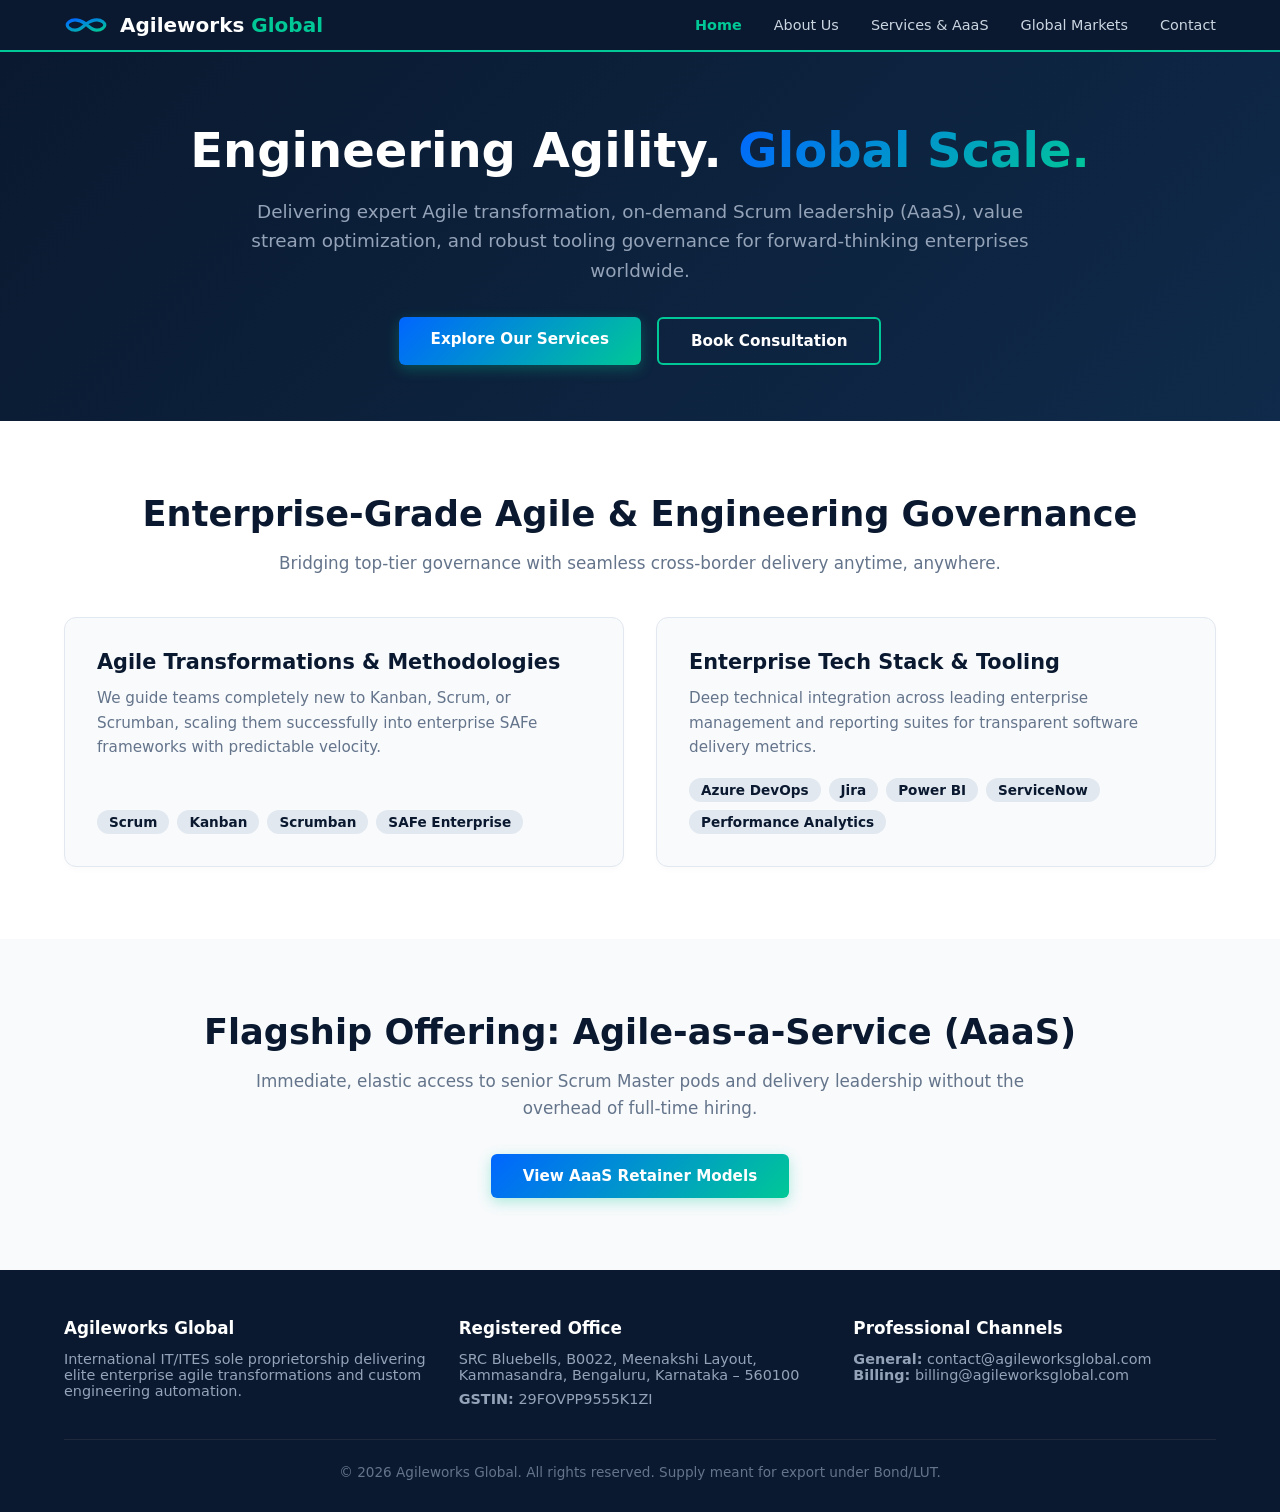
==== index.html @ ced108c4 "Initial commit" ====
<!DOCTYPE html>
<html lang="en">
<head>
  <meta charset="UTF-8">
  <meta name="viewport" content="width=device-width, initial-scale=1.0">
  <title>Agileworks Global | Engineering Agility. Global Scale.</title>
  <link rel="stylesheet" href="css/style.css">
</head>
<body>

  <header>
    <a href="index.html" class="logo-container">
      <svg xmlns="http://www.w3.org/2000/svg" viewBox="0 0 110 50" width="44" height="22">
        <defs>
          <linearGradient id="infGrad" x1="0%" y1="0%" x2="100%" y2="100%">
            <stop offset="0%" stop-color="#0066FF"/>
            <stop offset="100%" stop-color="#00C896"/>
          </linearGradient>
        </defs>
        <path d="M 28,12 C 15,12 8,20 8,25 C 8,30 15,38 28,38 C 41,38 48,28 56,22 C 64,16 71,12 82,12 C 95,12 102,20 102,25 C 102,30 95,38 82,38 C 69,38 62,28 54,22 C 46,16 41,12 28,12 Z" fill="none" stroke="url(#infGrad)" stroke-width="8" stroke-linecap="round"/>
      </svg>
      <span class="logo-text">Agileworks <span>Global</span></span>
    </a>
    <nav>
      <a href="index.html" class="active">Home</a>
      <a href="about.html">About Us</a>
      <a href="services.html">Services &amp; AaaS</a>
      <a href="global.html">Global Markets</a>
      <a href="contact.html">Contact</a>
    </nav>
  </header>

  <main>
    <section class="hero">
      <h1>Engineering Agility. <span>Global Scale.</span></h1>
      <p>Delivering expert Agile transformation, on-demand Scrum leadership (AaaS), value stream optimization, and robust tooling governance for forward-thinking enterprises worldwide.</p>
      <div class="btn-group">
        <a href="services.html" class="btn-primary">Explore Our Services</a>
        <a href="contact.html" class="btn-outline">Book Consultation</a>
      </div>
    </section>

    <section id="highlights">
      <div class="container">
        <h2 class="section-title">Enterprise-Grade Agile &amp; Engineering Governance</h2>
        <p class="section-subtitle">Bridging top-tier governance with seamless cross-border delivery anytime, anywhere.</p>
        
        <div class="grid-2">
          <div class="card">
            <div>
              <h3>Agile Transformations &amp; Methodologies</h3>
              <p>We guide teams completely new to Kanban, Scrum, or Scrumban, scaling them successfully into enterprise SAFe frameworks with predictable velocity.</p>
            </div>
            <div class="badge-list">
              <span class="badge">Scrum</span>
              <span class="badge">Kanban</span>
              <span class="badge">Scrumban</span>
              <span class="badge">SAFe Enterprise</span>
            </div>
          </div>
          
          <div class="card">
            <div>
              <h3>Enterprise Tech Stack &amp; Tooling</h3>
              <p>Deep technical integration across leading enterprise management and reporting suites for transparent software delivery metrics.</p>
            </div>
            <div class="badge-list">
              <span class="badge">Azure DevOps</span>
              <span class="badge">Jira</span>
              <span class="badge">Power BI</span>
              <span class="badge">ServiceNow</span>
              <span class="badge">Performance Analytics</span>
            </div>
          </div>
        </div>
      </div>
    </section>

    <section class="bg-slate">
      <div class="container" style="text-align: center;">
        <h2 class="section-title">Flagship Offering: Agile-as-a-Service (AaaS)</h2>
        <p class="section-subtitle" style="max-width: 800px; margin: 0 auto 2rem auto;">Immediate, elastic access to senior Scrum Master pods and delivery leadership without the overhead of full-time hiring.</p>
        <a href="services.html" class="btn-primary">View AaaS Retainer Models</a>
      </div>
    </section>
  </main>

  <footer>
    <div class="footer-grid">
      <div>
        <h4>Agileworks Global</h4>
        <p>International IT/ITES sole proprietorship delivering elite enterprise agile transformations and custom engineering automation.</p>
      </div>
      <div>
        <h4>Registered Office</h4>
        <p>SRC Bluebells, B0022, Meenakshi Layout, Kammasandra, Bengaluru, Karnataka – 560100</p>
        <p style="margin-top: 0.5rem;"><strong>GSTIN:</strong> 29FOVPP9555K1ZI</p>
      </div>
      <div>
        <h4>Professional Channels</h4>
        <p><strong>General:</strong> contact@agileworksglobal.com</p>
        <p><strong>Billing:</strong> billing@agileworksglobal.com</p>
      </div>
    </div>
    <div class="footer-bottom">
      &copy; 2026 Agileworks Global. All rights reserved. Supply meant for export under Bond/LUT.
    </div>
  </footer>

</body>
</html>
---- css/style.css ----
:root {
  --primary-dark: #0A192F;
  --primary-navy: #0F2A4A;
  --brand-blue: #0066FF;
  --brand-teal: #00C896;
  --slate-light: #F8FAFC;
  --text-dark: #334155;
  --text-muted: #64748B;
  --border-color: #E2E8F0;
}

* {
  box-sizing: border-box;
  margin: 0;
  padding: 0;
  font-family: 'Inter', system-ui, -apple-system, BlinkMacSystemFont, "Segoe UI", Roboto, sans-serif;
}

body {
  background-color: var(--primary-dark);
  color: var(--text-dark);
  display: flex;
  flex-direction: column;
  min-height: 100vh;
}

main {
  flex: 1;
}

/* Header & Nav */
header {
  background: var(--primary-dark);
  color: #FFFFFF;
  padding: 0.8rem 5%;
  display: flex;
  justify-content: space-between;
  align-items: center;
  position: sticky;
  top: 0;
  z-index: 1000;
  box-shadow: 0 2px 0 0 var(--brand-teal);
}

.logo-container {
  display: flex;
  align-items: center;
  gap: 12px;
  text-decoration: none;
}

.logo-text {
  font-size: 1.25rem;
  font-weight: 700;
  color: #FFFFFF;
}

.logo-text span {
  color: var(--brand-teal);
}

nav {
  display: flex;
  align-items: center;
}

nav a {
  color: #CBD5E1;
  text-decoration: none;
  margin-left: 2rem;
  font-size: 0.9rem;
  font-weight: 500;
  transition: color 0.2s ease;
}

nav a:hover,
nav a.active {
  color: var(--brand-teal);
  font-weight: 600;
}

/* Hero Section */
.hero {
  background: linear-gradient(135deg, var(--primary-dark), var(--primary-navy));
  color: #FFFFFF;
  padding: 4.5rem 5% 3.5rem 5%;
  text-align: center;
}

.hero h1 {
  font-size: 3rem;
  font-weight: 800;
  margin-bottom: 1.2rem;
  color: #FFFFFF;
}

.hero h1 span {
  background: linear-gradient(135deg, var(--brand-blue), var(--brand-teal));
  -webkit-background-clip: text;
  -webkit-text-fill-color: transparent;
}

.hero p {
  font-size: 1.15rem;
  max-width: 800px;
  margin: 0 auto 2rem auto;
  color: #94A3B8;
  line-height: 1.6;
}

/* Buttons */
.btn-group {
  display: flex;
  gap: 1rem;
  justify-content: center;
  flex-wrap: wrap;
}

.btn-primary {
  background: linear-gradient(135deg, var(--brand-blue), var(--brand-teal));
  color: #FFFFFF;
  padding: 0.8rem 2rem;
  font-size: 0.95rem;
  font-weight: 600;
  border: none;
  border-radius: 6px;
  cursor: pointer;
  text-decoration: none;
  display: inline-block;
  box-shadow: 0 4px 14px rgba(0, 200, 150, 0.3);
  transition: opacity 0.2s ease;
}

.btn-primary:hover {
  opacity: 0.92;
}

.btn-outline {
  background: transparent;
  border: 2px solid var(--brand-teal);
  color: #FFFFFF;
  padding: 0.8rem 2rem;
  font-size: 0.95rem;
  font-weight: 600;
  border-radius: 6px;
  text-decoration: none;
  display: inline-block;
  transition: all 0.2s ease;
}

.btn-outline:hover {
  background: rgba(0, 200, 150, 0.1);
}

/* Layout & Containers */
section {
  padding: 4.5rem 5%;
  background-color: #FFFFFF;
}

.bg-slate {
  background-color: var(--slate-light);
}

.container {
  max-width: 1200px;
  margin: 0 auto;
}

h2.section-title {
  font-size: 2.2rem;
  color: var(--primary-dark);
  text-align: center;
  margin-bottom: 1rem;
  font-weight: 700;
}

p.section-subtitle {
  text-align: center;
  color: var(--text-muted);
  margin-bottom: 2.5rem;
  font-size: 1.05rem;
  line-height: 1.6;
}

/* Grids & Cards */
.grid-2 {
  display: grid;
  grid-template-columns: 1fr 1fr;
  gap: 2rem;
  align-items: stretch;
}

.card {
  background: var(--slate-light);
  border: 1px solid var(--border-color);
  border-radius: 12px;
  padding: 2rem;
  box-shadow: 0 4px 6px -1px rgba(0, 0, 0, 0.02);
  display: flex;
  flex-direction: column;
  justify-content: space-between;
}

.card h3 {
  color: var(--primary-dark);
  font-size: 1.3rem;
  margin-bottom: 0.8rem;
}

.card p {
  color: var(--text-muted);
  line-height: 1.6;
  font-size: 0.95rem;
}

.badge-list {
  display: flex;
  flex-wrap: wrap;
  gap: 8px;
  margin-top: 1.2rem;
}

.badge {
  background: #E2E8F0;
  color: var(--primary-dark);
  padding: 4px 12px;
  border-radius: 20px;
  font-size: 0.85rem;
  font-weight: 600;
}

/* Services Grid */
.services-grid {
  display: grid;
  grid-template-columns: repeat(auto-fit, minmax(320px, 1fr));
  gap: 2rem;
}

.service-card {
  background: #FFFFFF;
  border: 1px solid var(--border-color);
  border-radius: 12px;
  padding: 2rem;
  display: flex;
  flex-direction: column;
  justify-content: space-between;
}

.service-card h3 {
  color: var(--primary-dark);
  font-size: 1.25rem;
  margin-bottom: 0.75rem;
}

.service-card p {
  font-size: 0.95rem;
  color: var(--text-muted);
  line-height: 1.6;
}

.service-card.aaas-highlight {
  border: 2px solid var(--brand-teal);
  background: #F0FDF4;
}

.tag-flagship {
  background: var(--brand-teal);
  color: #FFF;
  font-size: 0.75rem;
  padding: 2px 8px;
  border-radius: 4px;
  font-weight: 700;
  text-transform: uppercase;
  display: inline-block;
  margin-bottom: 8px;
}

/* Responsive YouTube Embeds */
.video-container {
  position: relative;
  padding-bottom: 56.25%; /* 16:9 Aspect Ratio */
  height: 0;
  overflow: hidden;
  border-radius: 8px;
  margin-top: 1.5rem;
  background-color: #0F172A;
  border: 1px solid var(--border-color);
}

.video-container iframe {
  position: absolute;
  top: 0;
  left: 0;
  width: 100%;
  height: 100%;
  border: 0;
}

/* Global Markets Grid */
.corridors-grid {
  display: grid;
  grid-template-columns: repeat(auto-fit, minmax(320px, 1fr));
  gap: 2rem;
  margin-bottom: 3.5rem;
}

.corridor-card {
  background: var(--slate-light);
  border: 1px solid var(--border-color);
  border-radius: 12px;
  padding: 2rem;
}

.corridor-card h3 {
  color: var(--primary-dark);
  font-size: 1.25rem;
  margin-bottom: 0.8rem;
  display: flex;
  align-items: center;
  gap: 8px;
}

.corridor-card p {
  font-size: 0.95rem;
  color: var(--text-muted);
  line-height: 1.6;
}

.pillars-card {
  background: #FFFFFF;
  border: 1px solid var(--border-color);
  border-radius: 12px;
  padding: 2.5rem;
  max-width: 1000px;
  margin: 0 auto;
}

.pillars-card h3 {
  color: var(--primary-dark);
  font-size: 1.4rem;
  margin-bottom: 1.5rem;
}

.pillar-item {
  margin-bottom: 1.5rem;
  line-height: 1.6;
}

.pillar-item strong {
  display: block;
  color: var(--primary-dark);
  font-size: 1.05rem;
  margin-bottom: 0.25rem;
}

.pillar-item p {
  color: var(--text-dark);
}

/* Form Styles */
.form-card {
  background: #FFFFFF;
  max-width: 750px;
  margin: 0 auto;
  border: 1px solid var(--border-color);
  border-radius: 12px;
  padding: 2.5rem;
}

.form-group {
  margin-bottom: 1.2rem;
}

.form-group label {
  display: block;
  font-weight: 600;
  margin-bottom: 0.5rem;
  font-size: 0.9rem;
  color: var(--primary-dark);
}

.form-group input,
.form-group select,
.form-group textarea {
  width: 100%;
  padding: 0.8rem;
  border: 1px solid var(--border-color);
  border-radius: 6px;
  font-size: 0.95rem;
  background-color: #FFFFFF;
}

.form-group input:focus,
.form-group select:focus,
.form-group textarea:focus {
  outline: none;
  border-color: var(--brand-teal);
  box-shadow: 0 0 0 3px rgba(0, 200, 150, 0.15);
}

/* Footer */
footer {
  background: var(--primary-dark);
  color: #94A3B8;
  padding: 3rem 5% 2rem 5%;
  font-size: 0.9rem;
  margin-top: auto;
}

.footer-grid {
  display: grid;
  grid-template-columns: repeat(auto-fit, minmax(250px, 1fr));
  gap: 2rem;
  max-width: 1200px;
  margin: 0 auto 2rem auto;
}

.footer-grid h4 {
  color: #FFFFFF;
  margin-bottom: 0.8rem;
  font-size: 1.05rem;
}

.footer-bottom {
  text-align: center;
  border-top: 1px solid #1E293B;
  padding-top: 1.5rem;
  color: #64748B;
  font-size: 0.85rem;
}

@media (max-width: 768px) {
  .grid-2 {
    grid-template-columns: 1fr !important;
  }
  .hero h1 {
    font-size: 2.2rem;
  }
  nav a {
    margin-left: 1rem;
    font-size: 0.85rem;
  }
}
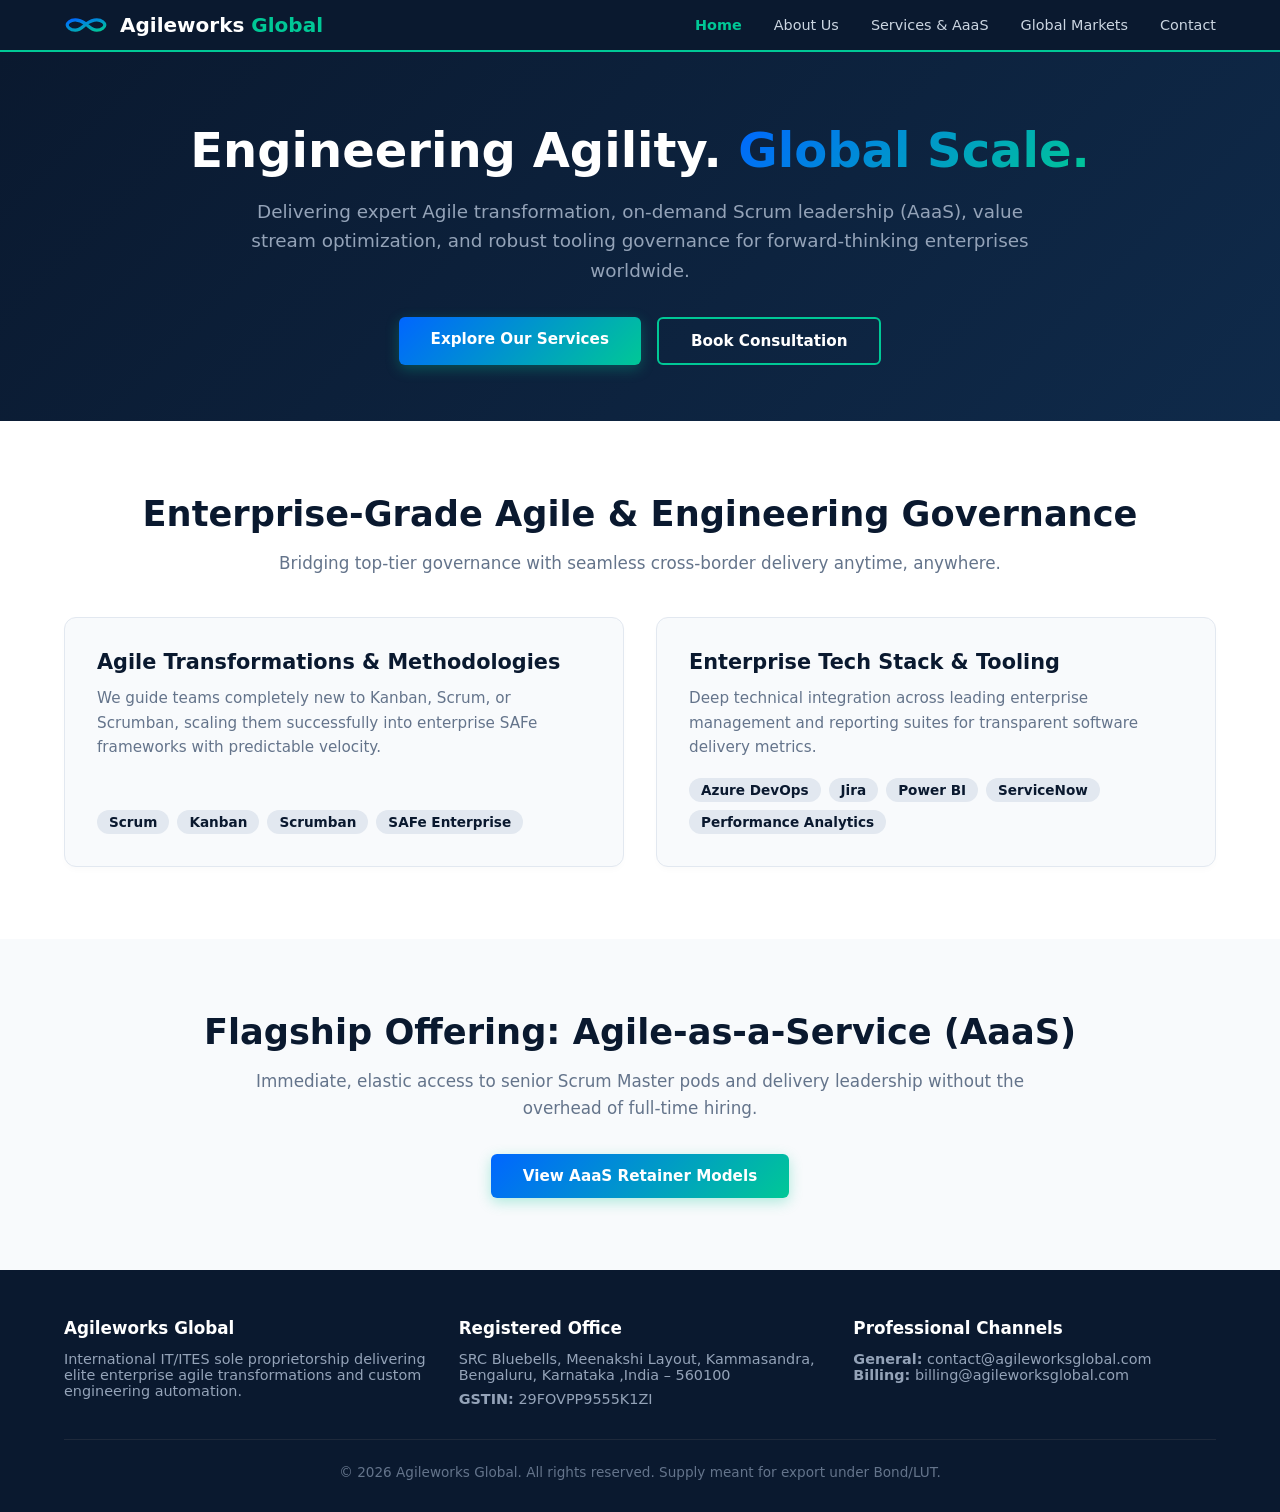
==== commit 6b5aec0a: "updated code in services.html, about.html, global.html, index.html, contact.html to reflect the new " ====
--- a/index.html
+++ b/index.html
@@ -93,7 +93,7 @@
       </div>
       <div>
         <h4>Registered Office</h4>
-        <p>SRC Bluebells, B0022, Meenakshi Layout, Kammasandra, Bengaluru, Karnataka – 560100</p>
+        <p>SRC Bluebells, Meenakshi Layout, Kammasandra, Bengaluru, Karnataka ,India – 560100</p>
         <p style="margin-top: 0.5rem;"><strong>GSTIN:</strong> 29FOVPP9555K1ZI</p>
       </div>
       <div>
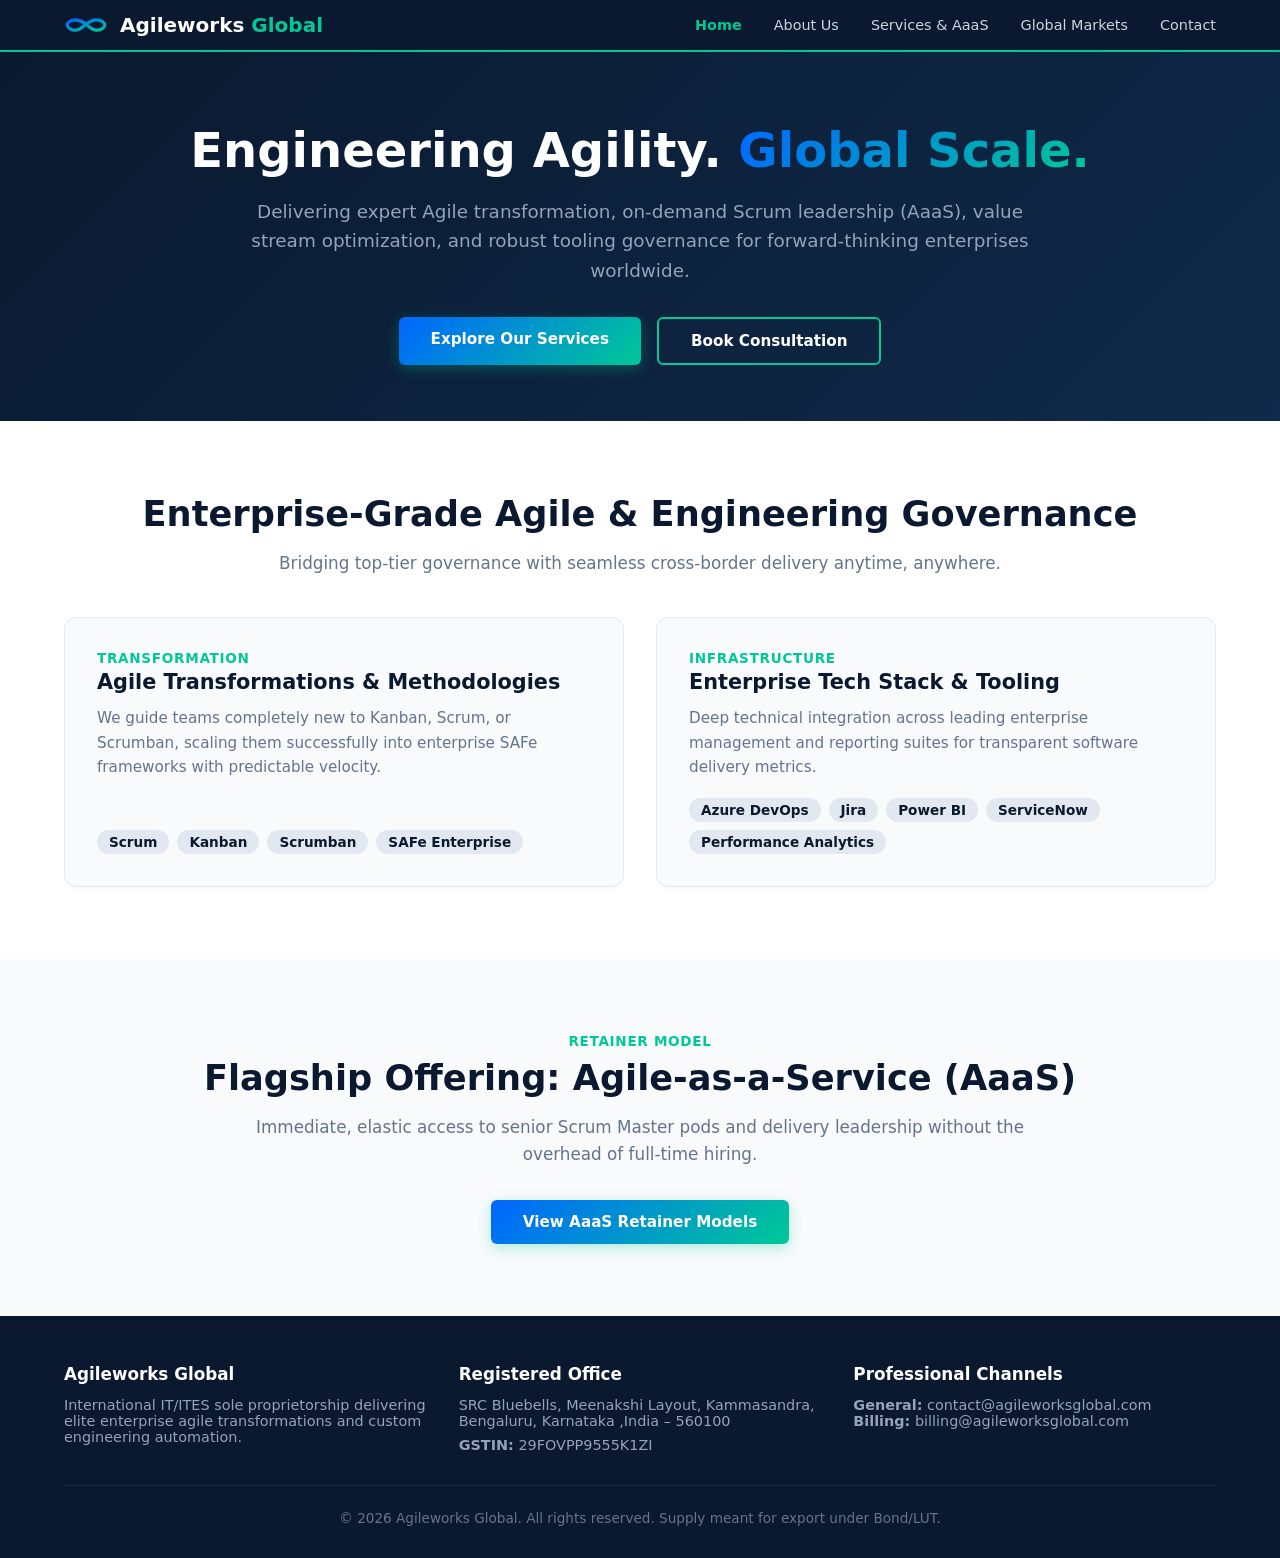
==== commit f1fd2a60: "Update website pages and content Co-authored-by: Copilot <223556219+Copilot@users.noreply.github.com" ====
--- a/index.html
+++ b/index.html
@@ -5,6 +5,26 @@
   <meta name="viewport" content="width=device-width, initial-scale=1.0">
   <title>Agileworks Global | Engineering Agility. Global Scale.</title>
   <link rel="stylesheet" href="css/style.css">
+  <style>
+    /* Custom inline styles matching your portfolio hover effects and green tags */
+    .card {
+      transition: all 0.3s ease-in-out;
+      cursor: pointer;
+    }
+    .card:hover {
+      border-color: #00C896 !important;
+      box-shadow: 0 10px 25px -5px rgba(0, 200, 150, 0.15);
+    }
+    .section-tag {
+      display: block;
+      font-size: 0.85rem;
+      font-weight: 700;
+      color: #00C896;
+      letter-spacing: 0.05em;
+      margin-bottom: 4px;
+      text-transform: uppercase;
+    }
+  </style>
 </head>
 <body>
 
@@ -48,10 +68,11 @@
         <div class="grid-2">
           <div class="card">
             <div>
-              <h3>Agile Transformations &amp; Methodologies</h3>
+              <span class="section-tag">Transformation</span>
+              <h3 style="margin-top: 0;">Agile Transformations &amp; Methodologies</h3>
               <p>We guide teams completely new to Kanban, Scrum, or Scrumban, scaling them successfully into enterprise SAFe frameworks with predictable velocity.</p>
             </div>
-            <div class="badge-list">
+            <div class="badge-list" style="margin-top: 1.2rem;">
               <span class="badge">Scrum</span>
               <span class="badge">Kanban</span>
               <span class="badge">Scrumban</span>
@@ -61,10 +82,11 @@
           
           <div class="card">
             <div>
-              <h3>Enterprise Tech Stack &amp; Tooling</h3>
+              <span class="section-tag">Infrastructure</span>
+              <h3 style="margin-top: 0;">Enterprise Tech Stack &amp; Tooling</h3>
               <p>Deep technical integration across leading enterprise management and reporting suites for transparent software delivery metrics.</p>
             </div>
-            <div class="badge-list">
+            <div class="badge-list" style="margin-top: 1.2rem;">
               <span class="badge">Azure DevOps</span>
               <span class="badge">Jira</span>
               <span class="badge">Power BI</span>
@@ -78,7 +100,8 @@
 
     <section class="bg-slate">
       <div class="container" style="text-align: center;">
-        <h2 class="section-title">Flagship Offering: Agile-as-a-Service (AaaS)</h2>
+        <span class="section-tag" style="display: inline-block; margin-bottom: 8px;">Retainer Model</span>
+        <h2 class="section-title" style="margin-top: 0;">Flagship Offering: Agile-as-a-Service (AaaS)</h2>
         <p class="section-subtitle" style="max-width: 800px; margin: 0 auto 2rem auto;">Immediate, elastic access to senior Scrum Master pods and delivery leadership without the overhead of full-time hiring.</p>
         <a href="services.html" class="btn-primary">View AaaS Retainer Models</a>
       </div>
--- a/css/style.css
+++ b/css/style.css
@@ -94,9 +94,12 @@
   color: #FFFFFF;
 }
 
-.hero h1 span {
+.hero h1 span,
+.gradient-text {
   background: linear-gradient(135deg, var(--brand-blue), var(--brand-teal));
   -webkit-background-clip: text;
+  background-clip: text;
+  color: transparent;
   -webkit-text-fill-color: transparent;
 }
 
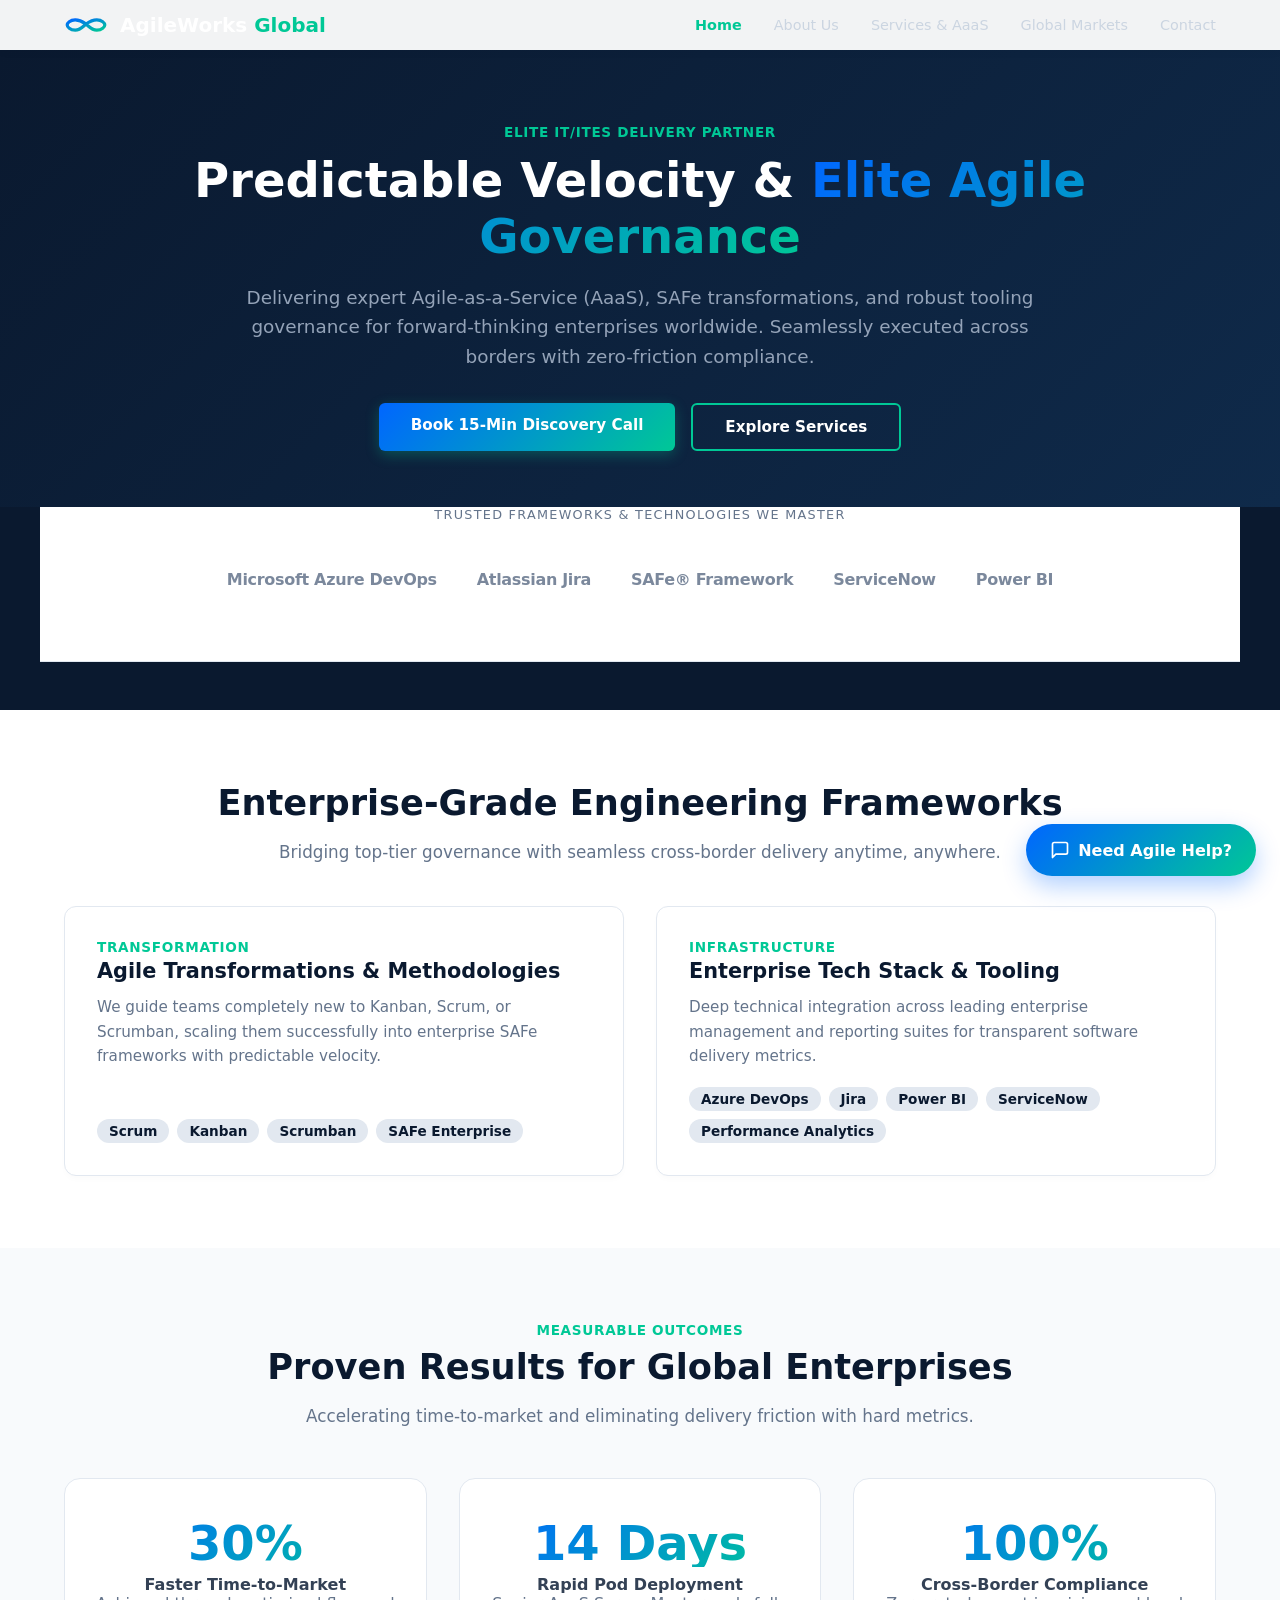
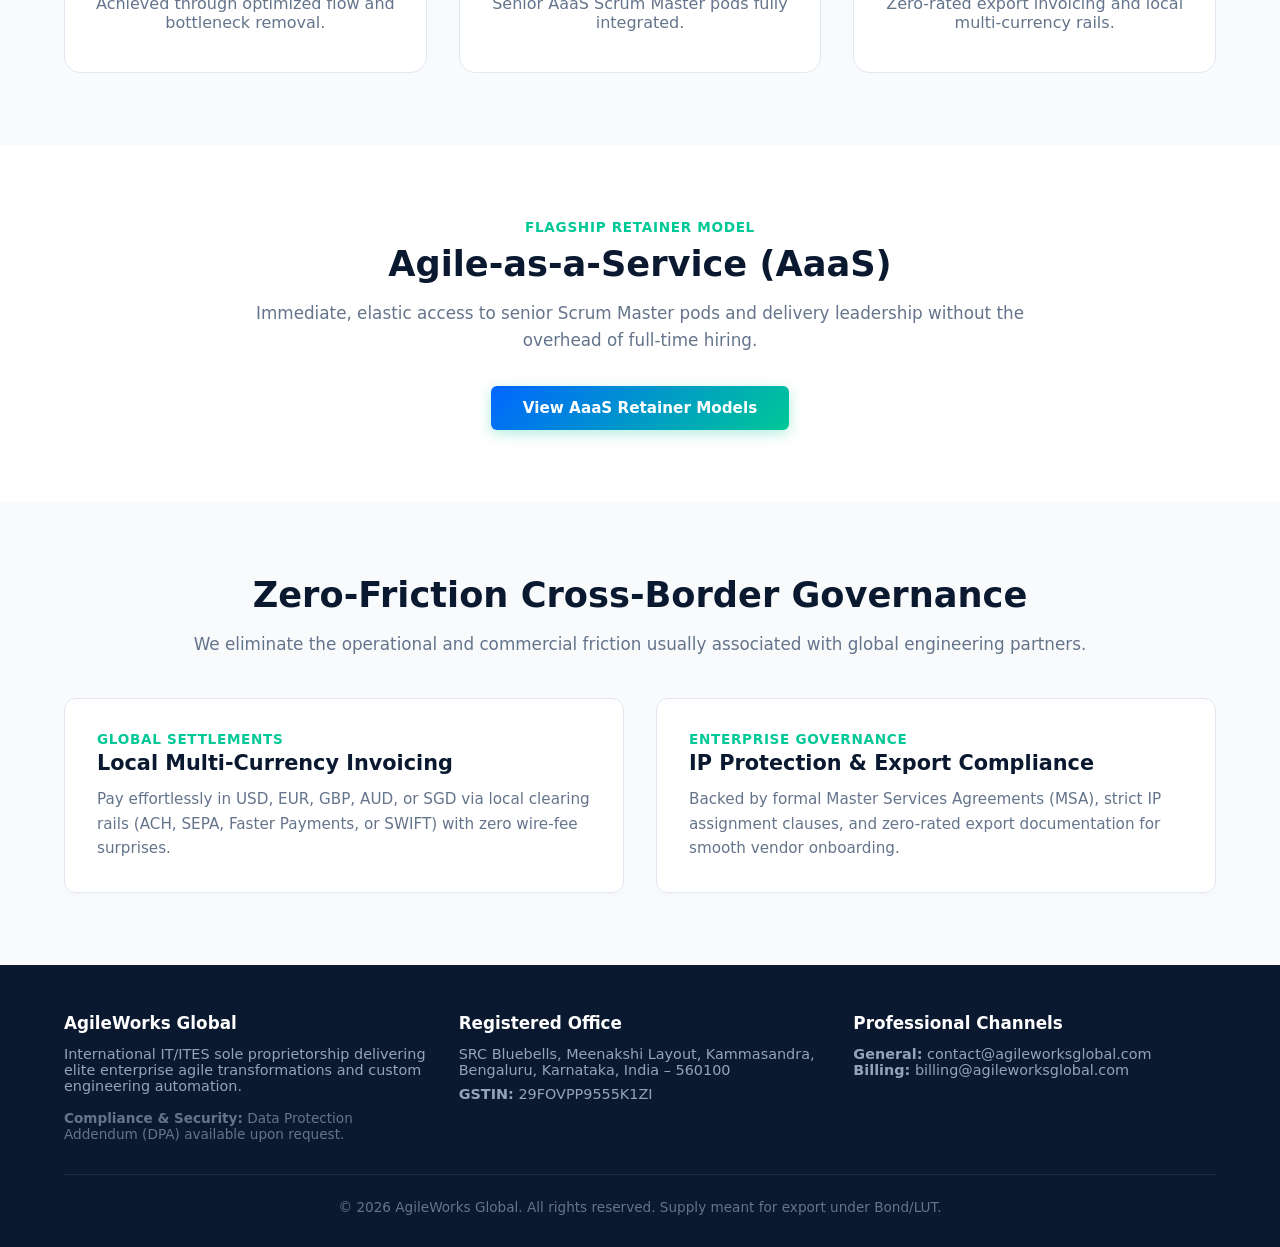
==== commit 7145f4f8: "refined webpages meaningful content and improved user experience" ====
--- a/index.html
+++ b/index.html
@@ -3,17 +3,26 @@
 <head>
   <meta charset="UTF-8">
   <meta name="viewport" content="width=device-width, initial-scale=1.0">
-  <title>Agileworks Global | Engineering Agility. Global Scale.</title>
+  
+  <!-- SEO Optimization -->
+  <meta name="description" content="AgileWorks Global delivers elite Agile-as-a-Service (AaaS), SAFe transformations, and enterprise Azure DevOps/Jira tooling governance. Seamless, compliant global delivery for forward-thinking enterprises.">
+  
+  <title>AgileWorks Global | Elite Agile Governance &amp; AaaS</title>
   <link rel="stylesheet" href="css/style.css">
+  
   <style>
-    /* Custom inline styles matching your portfolio hover effects and green tags */
+    /* Custom inline styles matching portfolio hover effects and green tags */
     .card {
       transition: all 0.3s ease-in-out;
-      cursor: pointer;
+      background: #ffffff;
+      border: 1px solid #e2e8f0;
+      border-radius: 12px;
+      padding: 2rem;
     }
     .card:hover {
       border-color: #00C896 !important;
       box-shadow: 0 10px 25px -5px rgba(0, 200, 150, 0.15);
+      transform: translateY(-2px);
     }
     .section-tag {
       display: block;
@@ -24,10 +33,92 @@
       margin-bottom: 4px;
       text-transform: uppercase;
     }
+
+    /* Sticky Header for Persistent CTA Visibility */
+    header {
+      position: sticky;
+      top: 0;
+      z-index: 1000;
+      background: rgba(255, 255, 255, 0.95);
+      backdrop-filter: blur(8px);
+      box-shadow: 0 2px 10px rgba(0,0,0,0.03);
+    }
+
+    /* Trust Signals & Logo Strip */
+    .trust-logos {
+      display: flex;
+      flex-wrap: wrap;
+      justify-content: center;
+      align-items: center;
+      gap: 2.5rem;
+      padding: 1.5rem 0;
+    }
+    .trust-logos span {
+      font-weight: 700;
+      color: #64748b;
+      font-size: 1rem;
+      opacity: 0.85;
+      letter-spacing: -0.02em;
+    }
+
+    /* Metrics Grid for Hard Results */
+    .metrics-grid {
+      display: grid;
+      grid-template-columns: repeat(auto-fit, minmax(240px, 1fr));
+      gap: 2rem;
+      margin-top: 3rem;
+    }
+    .metric-card {
+      text-align: center;
+      padding: 2.5rem 1.5rem;
+      background: #ffffff;
+      border: 1px solid #e2e8f0;
+      border-radius: 16px;
+      transition: all 0.3s ease;
+    }
+    .metric-card:hover {
+      border-color: #00C896;
+      transform: translateY(-5px);
+      box-shadow: 0 10px 25px -5px rgba(0, 200, 150, 0.15);
+    }
+    .metric-number {
+      font-size: 3rem;
+      font-weight: 800;
+      background: linear-gradient(135deg, #0066FF, #00C896);
+      -webkit-background-clip: text;
+      -webkit-text-fill-color: transparent;
+      background-clip: text;
+      margin-bottom: 0.5rem;
+      line-height: 1;
+    }
+
+    /* Floating Chat/Discovery Prompt */
+    .chat-prompt {
+      position: fixed;
+      bottom: 24px;
+      right: 24px;
+      background: linear-gradient(135deg, #0066FF, #00C896);
+      color: white;
+      padding: 1rem 1.5rem;
+      border-radius: 50px;
+      box-shadow: 0 10px 25px rgba(0, 102, 255, 0.3);
+      font-weight: 600;
+      display: flex;
+      align-items: center;
+      gap: 8px;
+      cursor: pointer;
+      transition: transform 0.2s;
+      z-index: 999;
+      text-decoration: none;
+    }
+    .chat-prompt:hover {
+      transform: scale(1.05);
+    }
   </style>
 </head>
 <body>
 
+  <!-- Sticky Header -->
   <header>
     <a href="index.html" class="logo-container">
       <svg xmlns="http://www.w3.org/2000/svg" viewBox="0 0 110 50" width="44" height="22">
@@ -39,7 +130,7 @@
         </defs>
         <path d="M 28,12 C 15,12 8,20 8,25 C 8,30 15,38 28,38 C 41,38 48,28 56,22 C 64,16 71,12 82,12 C 95,12 102,20 102,25 C 102,30 95,38 82,38 C 69,38 62,28 54,22 C 46,16 41,12 28,12 Z" fill="none" stroke="url(#infGrad)" stroke-width="8" stroke-linecap="round"/>
       </svg>
-      <span class="logo-text">Agileworks <span>Global</span></span>
+      <span class="logo-text">AgileWorks <span>Global</span></span>
     </a>
     <nav>
       <a href="index.html" class="active">Home</a>
@@ -51,18 +142,33 @@
   </header>
 
   <main>
+    <!-- Hero Section -->
     <section class="hero">
-      <h1>Engineering Agility. <span>Global Scale.</span></h1>
-      <p>Delivering expert Agile transformation, on-demand Scrum leadership (AaaS), value stream optimization, and robust tooling governance for forward-thinking enterprises worldwide.</p>
+      <span class="section-tag" style="display: inline-block; margin-bottom: 12px;">Elite IT/ITES Delivery Partner</span>
+      <h1>Predictable Velocity &amp; <span class="gradient-text">Elite Agile Governance</span></h1>
+      <p>Delivering expert Agile-as-a-Service (AaaS), SAFe transformations, and robust tooling governance for forward-thinking enterprises worldwide. Seamlessly executed across borders with zero-friction compliance.</p>
       <div class="btn-group">
-        <a href="services.html" class="btn-primary">Explore Our Services</a>
-        <a href="contact.html" class="btn-outline">Book Consultation</a>
-      </div>
-    </section>
-
+        <a href="contact.html" class="btn-primary">Book 15-Min Discovery Call</a>
+        <a href="services.html" class="btn-outline">Explore Services</a>
+      </div>
+    </section>
+
+    <!-- Trust Signals / Technology Strip -->
+    <section class="container" style="padding-top: 0; padding-bottom: 3rem; border-bottom: 1px solid #e2e8f0; margin-bottom: 3rem;">
+      <p style="text-align: center; color: #64748b; text-transform: uppercase; font-size: 0.8rem; letter-spacing: 0.1em; margin-bottom: 1.5rem;">Trusted Frameworks &amp; Technologies We Master</p>
+      <div class="trust-logos">
+        <span>Microsoft Azure DevOps</span>
+        <span>Atlassian Jira</span>
+        <span>SAFe&reg; Framework</span>
+        <span>ServiceNow</span>
+        <span>Power BI</span>
+      </div>
+    </section>
+
+    <!-- Highlights Section -->
     <section id="highlights">
       <div class="container">
-        <h2 class="section-title">Enterprise-Grade Agile &amp; Engineering Governance</h2>
+        <h2 class="section-title">Enterprise-Grade Engineering Frameworks</h2>
         <p class="section-subtitle">Bridging top-tier governance with seamless cross-border delivery anytime, anywhere.</p>
         
         <div class="grid-2">
@@ -98,12 +204,64 @@
       </div>
     </section>
 
+    <!-- Metrics / Hard Results Section -->
     <section class="bg-slate">
       <div class="container" style="text-align: center;">
-        <span class="section-tag" style="display: inline-block; margin-bottom: 8px;">Retainer Model</span>
-        <h2 class="section-title" style="margin-top: 0;">Flagship Offering: Agile-as-a-Service (AaaS)</h2>
+        <span class="section-tag" style="display: inline-block; margin-bottom: 8px;">Measurable Outcomes</span>
+        <h2 class="section-title" style="margin-top: 0;">Proven Results for Global Enterprises</h2>
+        <p class="section-subtitle" style="max-width: 700px; margin: 0 auto 0 auto;">Accelerating time-to-market and eliminating delivery friction with hard metrics.</p>
+        
+        <div class="metrics-grid">
+          <div class="metric-card">
+            <div class="metric-number">30%</div>
+            <h4 style="margin-top: 0.5rem;">Faster Time-to-Market</h4>
+            <p style="color: #64748b; margin-bottom: 0;">Achieved through optimized flow and bottleneck removal.</p>
+          </div>
+          <div class="metric-card">
+            <div class="metric-number">14 Days</div>
+            <h4 style="margin-top: 0.5rem;">Rapid Pod Deployment</h4>
+            <p style="color: #64748b; margin-bottom: 0;">Senior AaaS Scrum Master pods fully integrated.</p>
+          </div>
+          <div class="metric-card">
+            <div class="metric-number">100%</div>
+            <h4 style="margin-top: 0.5rem;">Cross-Border Compliance</h4>
+            <p style="color: #64748b; margin-bottom: 0;">Zero-rated export invoicing and local multi-currency rails.</p>
+          </div>
+        </div>
+      </div>
+    </section>
+
+    <!-- Flagship AaaS Section -->
+    <section>
+      <div class="container" style="text-align: center;">
+        <span class="section-tag" style="display: inline-block; margin-bottom: 8px;">Flagship Retainer Model</span>
+        <h2 class="section-title" style="margin-top: 0;">Agile-as-a-Service (AaaS)</h2>
         <p class="section-subtitle" style="max-width: 800px; margin: 0 auto 2rem auto;">Immediate, elastic access to senior Scrum Master pods and delivery leadership without the overhead of full-time hiring.</p>
         <a href="services.html" class="btn-primary">View AaaS Retainer Models</a>
+      </div>
+    </section>
+
+    <!-- Differentiator / Global Engagement Section -->
+    <section class="bg-slate">
+      <div class="container">
+        <h2 class="section-title">Zero-Friction Cross-Border Governance</h2>
+        <p class="section-subtitle">We eliminate the operational and commercial friction usually associated with global engineering partners.</p>
+        <div class="grid-2" style="margin-top: 2rem;">
+          <div class="card">
+            <div>
+              <span class="section-tag">Global Settlements</span>
+              <h3 style="margin-top: 0;">Local Multi-Currency Invoicing</h3>
+              <p>Pay effortlessly in USD, EUR, GBP, AUD, or SGD via local clearing rails (ACH, SEPA, Faster Payments, or SWIFT) with zero wire-fee surprises.</p>
+            </div>
+          </div>
+          <div class="card">
+            <div>
+              <span class="section-tag">Enterprise Governance</span>
+              <h3 style="margin-top: 0;">IP Protection &amp; Export Compliance</h3>
+              <p>Backed by formal Master Services Agreements (MSA), strict IP assignment clauses, and zero-rated export documentation for smooth vendor onboarding.</p>
+            </div>
+          </div>
+        </div>
       </div>
     </section>
   </main>
@@ -111,12 +269,13 @@
   <footer>
     <div class="footer-grid">
       <div>
-        <h4>Agileworks Global</h4>
+        <h4>AgileWorks Global</h4>
         <p>International IT/ITES sole proprietorship delivering elite enterprise agile transformations and custom engineering automation.</p>
+        <p style="margin-top: 1rem; font-size: 0.85rem; color: #64748b;"><strong>Compliance &amp; Security:</strong> Data Protection Addendum (DPA) available upon request.</p>
       </div>
       <div>
         <h4>Registered Office</h4>
-        <p>SRC Bluebells, Meenakshi Layout, Kammasandra, Bengaluru, Karnataka ,India – 560100</p>
+        <p>SRC Bluebells, Meenakshi Layout, Kammasandra, Bengaluru, Karnataka, India – 560100</p>
         <p style="margin-top: 0.5rem;"><strong>GSTIN:</strong> 29FOVPP9555K1ZI</p>
       </div>
       <div>
@@ -126,9 +285,15 @@
       </div>
     </div>
     <div class="footer-bottom">
-      &copy; 2026 Agileworks Global. All rights reserved. Supply meant for export under Bond/LUT.
+      &copy; 2026 AgileWorks Global. All rights reserved. Supply meant for export under Bond/LUT.
     </div>
   </footer>
 
+  <!-- Floating Chat/Discovery Prompt -->
+  <a href="contact.html" class="chat-prompt">
+    <svg xmlns="http://www.w3.org/2000/svg" width="20" height="20" viewBox="0 0 24 24" fill="none" stroke="currentColor" stroke-width="2" stroke-linecap="round" stroke-linejoin="round"><path d="M21 15a2 2 0 0 1-2 2H7l-4 4V5a2 2 0 0 1 2-2h14a2 2 0 0 1 2 2z"></path></svg>
+    Need Agile Help?
+  </a>
+
 </body>
 </html>
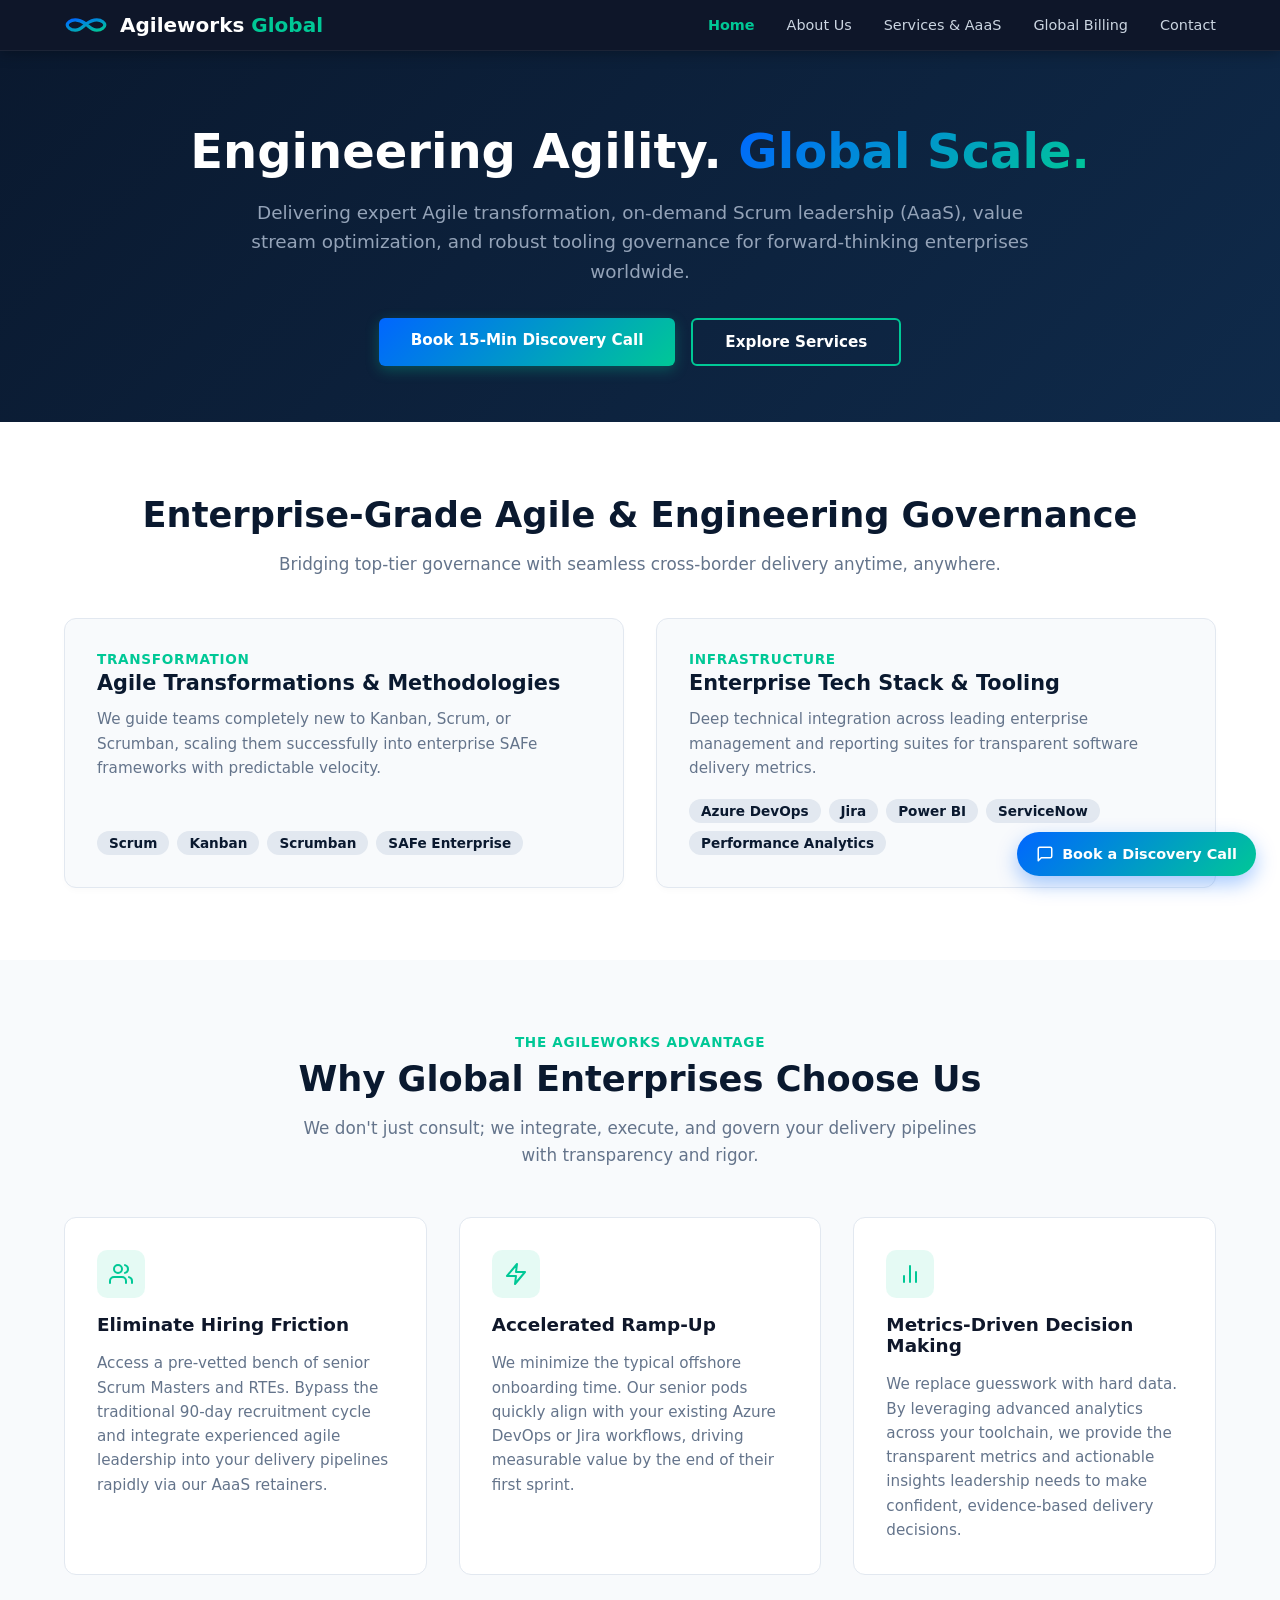
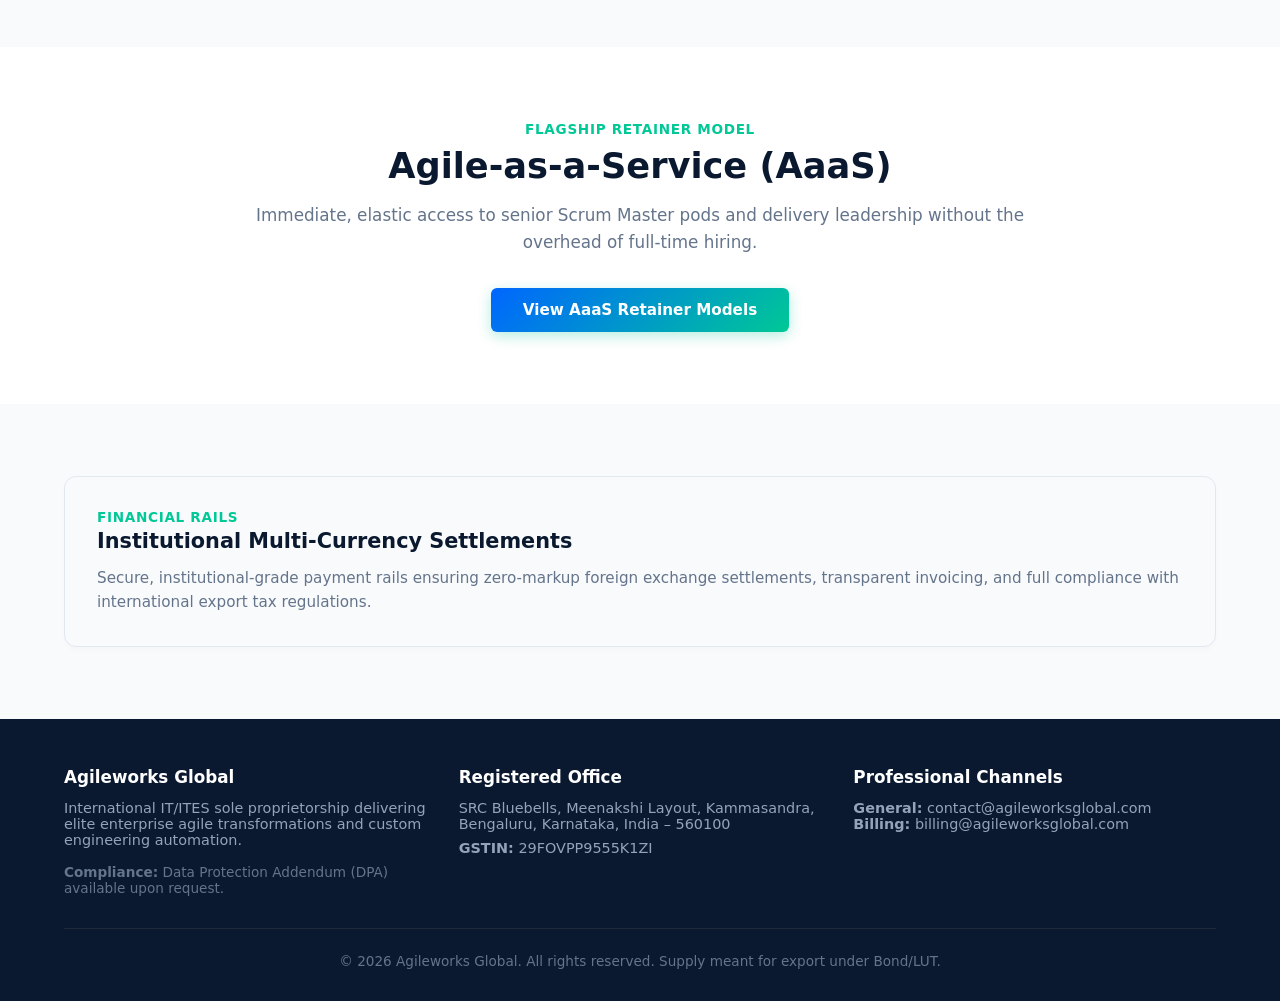
==== commit 3b742aa7: "refined web page content for clarity, consistency, and improved messaging. Updated headings, paragra" ====
--- a/index.html
+++ b/index.html
@@ -3,26 +3,18 @@
 <head>
   <meta charset="UTF-8">
   <meta name="viewport" content="width=device-width, initial-scale=1.0">
-  
-  <!-- SEO Optimization -->
-  <meta name="description" content="AgileWorks Global delivers elite Agile-as-a-Service (AaaS), SAFe transformations, and enterprise Azure DevOps/Jira tooling governance. Seamless, compliant global delivery for forward-thinking enterprises.">
-  
-  <title>AgileWorks Global | Elite Agile Governance &amp; AaaS</title>
+  <meta name="description" content="AgileWorks Global delivers elite Agile-as-a-Service (AaaS), SAFe transformations, and enterprise Azure DevOps/Jira tooling governance. Seamless, compliant offshore delivery for global enterprises.">
+  <title>Agileworks Global | Engineering Agility. Global Scale.</title>
   <link rel="stylesheet" href="css/style.css">
-  
   <style>
-    /* Custom inline styles matching portfolio hover effects and green tags */
+    /* Custom inline styles matching your portfolio hover effects and green tags */
     .card {
       transition: all 0.3s ease-in-out;
-      background: #ffffff;
-      border: 1px solid #e2e8f0;
-      border-radius: 12px;
-      padding: 2rem;
+      cursor: pointer;
     }
     .card:hover {
       border-color: #00C896 !important;
       box-shadow: 0 10px 25px -5px rgba(0, 200, 150, 0.15);
-      transform: translateY(-2px);
     }
     .section-tag {
       display: block;
@@ -34,91 +26,82 @@
       text-transform: uppercase;
     }
 
-    /* Sticky Header for Persistent CTA Visibility */
+    /* --- FIXED: Sticky header that MATCHES your dark theme --- */
     header {
       position: sticky;
       top: 0;
       z-index: 1000;
-      background: rgba(255, 255, 255, 0.95);
+      background: rgba(15, 23, 42, 0.97);
       backdrop-filter: blur(8px);
-      box-shadow: 0 2px 10px rgba(0,0,0,0.03);
-    }
-
-    /* Trust Signals & Logo Strip */
-    .trust-logos {
+      -webkit-backdrop-filter: blur(8px);
+      box-shadow: 0 2px 14px rgba(0, 0, 0, 0.30);
+      border-bottom: 1px solid rgba(255, 255, 255, 0.06);
+    }
+    .logo-text { color: #ffffff !important; }
+    .logo-text span { color: #00C896 !important; }
+    header nav a { color: #cbd5e1 !important; }
+    header nav a:hover { color: #ffffff !important; }
+    header nav a.active { color: #00C896 !important; }
+
+    /* --- NEW: Advantage Grid (Replaces weak metrics) --- */
+    .advantage-grid {
+      display: grid; 
+      grid-template-columns: repeat(auto-fit, minmax(300px, 1fr));
+      gap: 2rem; 
+      margin-top: 2rem;
+    }
+    .advantage-card {
+      padding: 2rem; 
+      background: #ffffff;
+      border: 1px solid #e2e8f0; 
+      border-radius: 12px; 
+      transition: all 0.3s ease;
       display: flex;
-      flex-wrap: wrap;
-      justify-content: center;
-      align-items: center;
-      gap: 2.5rem;
-      padding: 1.5rem 0;
-    }
-    .trust-logos span {
-      font-weight: 700;
-      color: #64748b;
-      font-size: 1rem;
-      opacity: 0.85;
-      letter-spacing: -0.02em;
-    }
-
-    /* Metrics Grid for Hard Results */
-    .metrics-grid {
-      display: grid;
-      grid-template-columns: repeat(auto-fit, minmax(240px, 1fr));
-      gap: 2rem;
-      margin-top: 3rem;
-    }
-    .metric-card {
-      text-align: center;
-      padding: 2.5rem 1.5rem;
-      background: #ffffff;
-      border: 1px solid #e2e8f0;
-      border-radius: 16px;
-      transition: all 0.3s ease;
-    }
-    .metric-card:hover {
-      border-color: #00C896;
-      transform: translateY(-5px);
+      flex-direction: column;
+      gap: 1rem;
+    }
+    .advantage-card:hover {
+      border-color: #00C896; 
+      transform: translateY(-4px);
       box-shadow: 0 10px 25px -5px rgba(0, 200, 150, 0.15);
     }
-    .metric-number {
-      font-size: 3rem;
-      font-weight: 800;
-      background: linear-gradient(135deg, #0066FF, #00C896);
-      -webkit-background-clip: text;
-      -webkit-text-fill-color: transparent;
-      background-clip: text;
-      margin-bottom: 0.5rem;
-      line-height: 1;
-    }
-
-    /* Floating Chat/Discovery Prompt */
-    .chat-prompt {
-      position: fixed;
-      bottom: 24px;
-      right: 24px;
-      background: linear-gradient(135deg, #0066FF, #00C896);
-      color: white;
-      padding: 1rem 1.5rem;
-      border-radius: 50px;
-      box-shadow: 0 10px 25px rgba(0, 102, 255, 0.3);
-      font-weight: 600;
+    .advantage-icon {
+      width: 48px;
+      height: 48px;
+      background: rgba(0, 200, 150, 0.1);
+      border-radius: 10px;
       display: flex;
       align-items: center;
-      gap: 8px;
-      cursor: pointer;
-      transition: transform 0.2s;
-      z-index: 999;
+      justify-content: center;
+      color: #00C896;
+    }
+    .advantage-card h4 {
+      margin: 0;
+      font-size: 1.15rem;
+      color: #0f172a;
+    }
+    .advantage-card p {
+      margin: 0;
+      color: #64748b;
+      font-size: 0.95rem;
+      line-height: 1.6;
+    }
+
+    /* --- Floating CTA --- */
+    .chat-prompt {
+      position: fixed; bottom: 24px; right: 24px;
+      background: linear-gradient(135deg, #0066FF, #00C896); color: #fff;
+      padding: 0.8rem 1.2rem; border-radius: 50px;
+      box-shadow: 0 8px 20px rgba(0, 102, 255, 0.35);
+      font-weight: 600; font-size: 0.9rem; display: flex; align-items: center;
+      gap: 8px; cursor: pointer; transition: transform 0.2s; z-index: 999;
       text-decoration: none;
     }
-    .chat-prompt:hover {
-      transform: scale(1.05);
-    }
+    .chat-prompt:hover { transform: scale(1.05); }
   </style>
 </head>
 <body>
 
-  <!-- Sticky Header -->
   <header>
     <a href="index.html" class="logo-container">
       <svg xmlns="http://www.w3.org/2000/svg" viewBox="0 0 110 50" width="44" height="22">
@@ -130,13 +113,13 @@
         </defs>
         <path d="M 28,12 C 15,12 8,20 8,25 C 8,30 15,38 28,38 C 41,38 48,28 56,22 C 64,16 71,12 82,12 C 95,12 102,20 102,25 C 102,30 95,38 82,38 C 69,38 62,28 54,22 C 46,16 41,12 28,12 Z" fill="none" stroke="url(#infGrad)" stroke-width="8" stroke-linecap="round"/>
       </svg>
-      <span class="logo-text">AgileWorks <span>Global</span></span>
+      <span class="logo-text">Agileworks <span>Global</span></span>
     </a>
     <nav>
       <a href="index.html" class="active">Home</a>
       <a href="about.html">About Us</a>
       <a href="services.html">Services &amp; AaaS</a>
-      <a href="global.html">Global Markets</a>
+      <a href="global.html">Global Billing</a>
       <a href="contact.html">Contact</a>
     </nav>
   </header>
@@ -144,33 +127,19 @@
   <main>
     <!-- Hero Section -->
     <section class="hero">
-      <span class="section-tag" style="display: inline-block; margin-bottom: 12px;">Elite IT/ITES Delivery Partner</span>
-      <h1>Predictable Velocity &amp; <span class="gradient-text">Elite Agile Governance</span></h1>
-      <p>Delivering expert Agile-as-a-Service (AaaS), SAFe transformations, and robust tooling governance for forward-thinking enterprises worldwide. Seamlessly executed across borders with zero-friction compliance.</p>
+      <h1>Engineering Agility. <span>Global Scale.</span></h1>
+      <p>Delivering expert Agile transformation, on-demand Scrum leadership (AaaS), value stream optimization, and robust tooling governance for forward-thinking enterprises worldwide.</p>
       <div class="btn-group">
         <a href="contact.html" class="btn-primary">Book 15-Min Discovery Call</a>
         <a href="services.html" class="btn-outline">Explore Services</a>
       </div>
     </section>
 
-    <!-- Trust Signals / Technology Strip -->
-    <section class="container" style="padding-top: 0; padding-bottom: 3rem; border-bottom: 1px solid #e2e8f0; margin-bottom: 3rem;">
-      <p style="text-align: center; color: #64748b; text-transform: uppercase; font-size: 0.8rem; letter-spacing: 0.1em; margin-bottom: 1.5rem;">Trusted Frameworks &amp; Technologies We Master</p>
-      <div class="trust-logos">
-        <span>Microsoft Azure DevOps</span>
-        <span>Atlassian Jira</span>
-        <span>SAFe&reg; Framework</span>
-        <span>ServiceNow</span>
-        <span>Power BI</span>
-      </div>
-    </section>
-
     <!-- Highlights Section -->
     <section id="highlights">
       <div class="container">
-        <h2 class="section-title">Enterprise-Grade Engineering Frameworks</h2>
+        <h2 class="section-title">Enterprise-Grade Agile &amp; Engineering Governance</h2>
         <p class="section-subtitle">Bridging top-tier governance with seamless cross-border delivery anytime, anywhere.</p>
-        
         <div class="grid-2">
           <div class="card">
             <div>
@@ -179,13 +148,9 @@
               <p>We guide teams completely new to Kanban, Scrum, or Scrumban, scaling them successfully into enterprise SAFe frameworks with predictable velocity.</p>
             </div>
             <div class="badge-list" style="margin-top: 1.2rem;">
-              <span class="badge">Scrum</span>
-              <span class="badge">Kanban</span>
-              <span class="badge">Scrumban</span>
-              <span class="badge">SAFe Enterprise</span>
-            </div>
-          </div>
-          
+              <span class="badge">Scrum</span><span class="badge">Kanban</span><span class="badge">Scrumban</span><span class="badge">SAFe Enterprise</span>
+            </div>
+          </div>
           <div class="card">
             <div>
               <span class="section-tag">Infrastructure</span>
@@ -193,45 +158,53 @@
               <p>Deep technical integration across leading enterprise management and reporting suites for transparent software delivery metrics.</p>
             </div>
             <div class="badge-list" style="margin-top: 1.2rem;">
-              <span class="badge">Azure DevOps</span>
-              <span class="badge">Jira</span>
-              <span class="badge">Power BI</span>
-              <span class="badge">ServiceNow</span>
-              <span class="badge">Performance Analytics</span>
+              <span class="badge">Azure DevOps</span><span class="badge">Jira</span><span class="badge">Power BI</span><span class="badge">ServiceNow</span><span class="badge">Performance Analytics</span>
             </div>
           </div>
         </div>
       </div>
     </section>
 
-    <!-- Metrics / Hard Results Section -->
+           <!-- UPDATED: The AgileWorks Advantage (Highly Realistic & Trust-Building) -->
     <section class="bg-slate">
-      <div class="container" style="text-align: center;">
-        <span class="section-tag" style="display: inline-block; margin-bottom: 8px;">Measurable Outcomes</span>
-        <h2 class="section-title" style="margin-top: 0;">Proven Results for Global Enterprises</h2>
-        <p class="section-subtitle" style="max-width: 700px; margin: 0 auto 0 auto;">Accelerating time-to-market and eliminating delivery friction with hard metrics.</p>
+      <div class="container">
+        <div style="text-align: center; margin-bottom: 3rem;">
+          <span class="section-tag" style="display: inline-block; margin-bottom: 8px;">The AgileWorks Advantage</span>
+          <h2 class="section-title" style="margin-top: 0;">Why Global Enterprises Choose Us</h2>
+          <p class="section-subtitle" style="max-width: 700px; margin: 0 auto;">We don't just consult; we integrate, execute, and govern your delivery pipelines with transparency and rigor.</p>
+        </div>
         
-        <div class="metrics-grid">
-          <div class="metric-card">
-            <div class="metric-number">30%</div>
-            <h4 style="margin-top: 0.5rem;">Faster Time-to-Market</h4>
-            <p style="color: #64748b; margin-bottom: 0;">Achieved through optimized flow and bottleneck removal.</p>
-          </div>
-          <div class="metric-card">
-            <div class="metric-number">14 Days</div>
-            <h4 style="margin-top: 0.5rem;">Rapid Pod Deployment</h4>
-            <p style="color: #64748b; margin-bottom: 0;">Senior AaaS Scrum Master pods fully integrated.</p>
-          </div>
-          <div class="metric-card">
-            <div class="metric-number">100%</div>
-            <h4 style="margin-top: 0.5rem;">Cross-Border Compliance</h4>
-            <p style="color: #64748b; margin-bottom: 0;">Zero-rated export invoicing and local multi-currency rails.</p>
+        <div class="advantage-grid">
+          <div class="advantage-card">
+            <div class="advantage-icon">
+              <svg xmlns="http://www.w3.org/2000/svg" width="24" height="24" viewBox="0 0 24 24" fill="none" stroke="currentColor" stroke-width="2" stroke-linecap="round" stroke-linejoin="round"><path d="M17 21v-2a4 4 0 0 0-4-4H5a4 4 0 0 0-4 4v2"></path><circle cx="9" cy="7" r="4"></circle><path d="M23 21v-2a4 4 0 0 0-3-3.87"></path><path d="M16 3.13a4 4 0 0 1 0 7.75"></path></svg>
+            </div>
+            <h4>Eliminate Hiring Friction</h4>
+            <p>Access a pre-vetted bench of senior Scrum Masters and RTEs. Bypass the traditional 90-day recruitment cycle and integrate experienced agile leadership into your delivery pipelines rapidly via our AaaS retainers.</p>
+          </div>
+          
+          <div class="advantage-card">
+            <div class="advantage-icon">
+              <svg xmlns="http://www.w3.org/2000/svg" width="24" height="24" viewBox="0 0 24 24" fill="none" stroke="currentColor" stroke-width="2" stroke-linecap="round" stroke-linejoin="round"><polygon points="13 2 3 14 12 14 11 22 21 10 12 10 13 2"></polygon></svg>
+            </div>
+            <h4>Accelerated Ramp-Up</h4>
+            <p>We minimize the typical offshore onboarding time. Our senior pods quickly align with your existing Azure DevOps or Jira workflows, driving measurable value by the end of their first sprint.</p>
+          </div>
+          
+                    <!-- Card 3: Outcome (Data & Metrics Focus) -->
+          <div class="advantage-card">
+            <div class="advantage-icon">
+              <!-- Changed to a Data/Analytics Icon -->
+              <svg xmlns="http://www.w3.org/2000/svg" width="24" height="24" viewBox="0 0 24 24" fill="none" stroke="currentColor" stroke-width="2" stroke-linecap="round" stroke-linejoin="round"><line x1="18" y1="20" x2="18" y2="10"></line><line x1="12" y1="20" x2="12" y2="4"></line><line x1="6" y1="20" x2="6" y2="14"></line></svg>
+            </div>
+            <h4>Metrics-Driven Decision Making</h4>
+            <p>We replace guesswork with hard data. By leveraging advanced analytics across your toolchain, we provide the transparent metrics and actionable insights leadership needs to make confident, evidence-based delivery decisions.</p>
           </div>
         </div>
       </div>
     </section>
 
-    <!-- Flagship AaaS Section -->
+    <!-- AaaS Section -->
     <section>
       <div class="container" style="text-align: center;">
         <span class="section-tag" style="display: inline-block; margin-bottom: 8px;">Flagship Retainer Model</span>
@@ -241,37 +214,25 @@
       </div>
     </section>
 
-    <!-- Differentiator / Global Engagement Section -->
+    <!-- Financial Rails Section -->
     <section class="bg-slate">
-      <div class="container">
-        <h2 class="section-title">Zero-Friction Cross-Border Governance</h2>
-        <p class="section-subtitle">We eliminate the operational and commercial friction usually associated with global engineering partners.</p>
-        <div class="grid-2" style="margin-top: 2rem;">
+                <!-- Financial Rails Card -->
           <div class="card">
             <div>
-              <span class="section-tag">Global Settlements</span>
-              <h3 style="margin-top: 0;">Local Multi-Currency Invoicing</h3>
-              <p>Pay effortlessly in USD, EUR, GBP, AUD, or SGD via local clearing rails (ACH, SEPA, Faster Payments, or SWIFT) with zero wire-fee surprises.</p>
-            </div>
-          </div>
-          <div class="card">
-            <div>
-              <span class="section-tag">Enterprise Governance</span>
-              <h3 style="margin-top: 0;">IP Protection &amp; Export Compliance</h3>
-              <p>Backed by formal Master Services Agreements (MSA), strict IP assignment clauses, and zero-rated export documentation for smooth vendor onboarding.</p>
-            </div>
-          </div>
-        </div>
-      </div>
+              <span class="section-tag">Financial Rails</span>
+              <h3 style="margin-top: 0;">Institutional Multi-Currency Settlements</h3>
+              <p>Secure, institutional-grade payment rails ensuring zero-markup foreign exchange settlements, transparent invoicing, and full compliance with international export tax regulations.</p>
+            </div>
+          </div>
     </section>
   </main>
 
   <footer>
     <div class="footer-grid">
       <div>
-        <h4>AgileWorks Global</h4>
+        <h4>Agileworks Global</h4>
         <p>International IT/ITES sole proprietorship delivering elite enterprise agile transformations and custom engineering automation.</p>
-        <p style="margin-top: 1rem; font-size: 0.85rem; color: #64748b;"><strong>Compliance &amp; Security:</strong> Data Protection Addendum (DPA) available upon request.</p>
+        <p style="margin-top: 1rem; font-size: 0.85rem; color: #64748b;"><strong>Compliance:</strong> Data Protection Addendum (DPA) available upon request.</p>
       </div>
       <div>
         <h4>Registered Office</h4>
@@ -284,15 +245,13 @@
         <p><strong>Billing:</strong> billing@agileworksglobal.com</p>
       </div>
     </div>
-    <div class="footer-bottom">
-      &copy; 2026 AgileWorks Global. All rights reserved. Supply meant for export under Bond/LUT.
-    </div>
+    <div class="footer-bottom">&copy; 2026 Agileworks Global. All rights reserved. Supply meant for export under Bond/LUT.</div>
   </footer>
 
-  <!-- Floating Chat/Discovery Prompt -->
+  <!-- Floating CTA -->
   <a href="contact.html" class="chat-prompt">
-    <svg xmlns="http://www.w3.org/2000/svg" width="20" height="20" viewBox="0 0 24 24" fill="none" stroke="currentColor" stroke-width="2" stroke-linecap="round" stroke-linejoin="round"><path d="M21 15a2 2 0 0 1-2 2H7l-4 4V5a2 2 0 0 1 2-2h14a2 2 0 0 1 2 2z"></path></svg>
-    Need Agile Help?
+    <svg xmlns="http://www.w3.org/2000/svg" width="18" height="18" viewBox="0 0 24 24" fill="none" stroke="currentColor" stroke-width="2" stroke-linecap="round" stroke-linejoin="round"><path d="M21 15a2 2 0 0 1-2 2H7l-4 4V5a2 2 0 0 1 2-2h14a2 2 0 0 1 2 2z"></path></svg>
+    Book a Discovery Call
   </a>
 
 </body>
